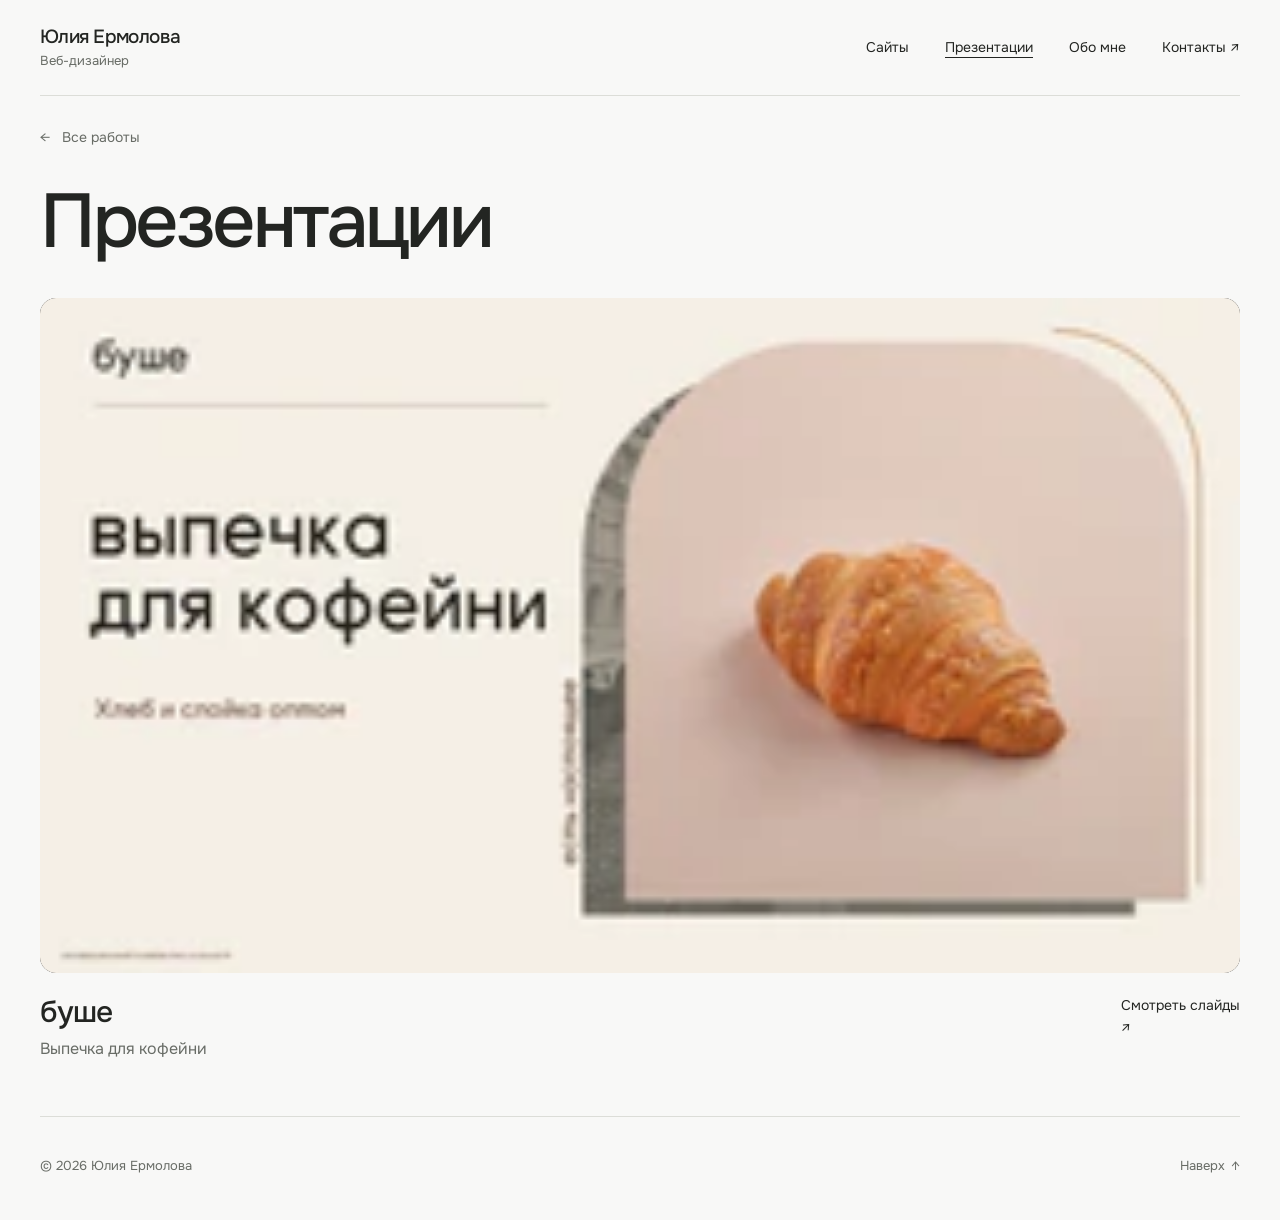
==== presentations/index.html @ e5ebc953 "Split the portfolio into sites and presentations catalogs" ====
<!doctype html><html lang="ru"><head><meta charset="UTF-8"><meta name="viewport" content="width=device-width, initial-scale=1"><title>Презентации · Юлия Ермолова</title><meta name="description" content="Дизайн презентаций в портфолио Юлии Ермоловой."><link rel="preload" href="/assets/onest-1.woff2" as="font" type="font/woff2" crossorigin><link rel="preload" href="/assets/onest-6.woff2" as="font" type="font/woff2" crossorigin><link rel="stylesheet" href="/fonts.css"><link rel="stylesheet" href="/styles.css"><script src="/app.js" defer></script></head><body><a class="skip-link" href="#main">К содержанию</a><header class="header shell"><a class="brand" href="/">Юлия Ермолова<span class="brand-role">Веб-дизайнер</span></a><button class="menu-toggle" aria-label="Открыть меню" aria-expanded="false" aria-controls="navigation"><span></span><span></span></button><nav id="navigation" aria-label="Основная навигация"><a href="/sites/">Сайты</a><a href="/presentations/" aria-current="page">Презентации</a><a href="/#about">Обо мне</a><a href="/#contact">Контакты <span aria-hidden="true">↗</span></a></nav></header><main id="main">
<section class="shell portfolio-catalog" aria-labelledby="catalog-title">
  <a class="back-link" href="/#projects"><span aria-hidden="true">←</span> Все работы</a>
  <header class="case-heading"><h1 id="catalog-title">Презентации</h1></header>
  <article class="project-card" id="presentation-bushe">
    <a class="project-link" href="/presentations/bushe/" aria-label="буше — смотреть презентацию">
      <div class="project-preview project-preview-full"><img src="/assets/bushe-slide-1-preview-1600.webp" srcset="/assets/bushe-slide-1-preview-240.webp 240w, /assets/bushe-slide-1-preview-480.webp 480w, /assets/bushe-slide-1-preview-800.webp 800w, /assets/bushe-slide-1-preview-1200.webp 1200w, /assets/bushe-slide-1-preview-1600.webp 1600w" sizes="(max-width: 767px) calc(100vw - 40px), (max-width: 1328px) calc(100vw - 80px), 1248px" width="1600" height="900" alt="Обложка «Выпечка для кофейни»: круассан на фоне городской архитектуры." decoding="async" fetchpriority="high"></div>
      <div class="project-caption"><div><h2>буше</h2><p>Выпечка для кофейни</p></div><div class="project-meta"><span>Смотреть слайды <span aria-hidden="true">↗</span></span></div></div>
    </a>
  </article>
</section></main><footer class="footer shell"><span>© 2026 Юлия Ермолова</span><a href="#main">Наверх <span aria-hidden="true">↑</span></a></footer></body></html>
---- fonts.css ----
/* cyrillic-ext */
@font-face {
  font-family: 'Onest';
  font-style: normal;
  font-weight: 400;
  font-display: swap;
  src: url(/assets/onest-0.woff2) format('woff2');
  unicode-range: U+0460-052F, U+1C80-1C8A, U+20B4, U+2DE0-2DFF, U+A640-A69F, U+FE2E-FE2F;
}
/* cyrillic */
@font-face {
  font-family: 'Onest';
  font-style: normal;
  font-weight: 400;
  font-display: swap;
  src: url(/assets/onest-1.woff2) format('woff2');
  unicode-range: U+0301, U+0400-045F, U+0490-0491, U+04B0-04B1, U+2116;
}
/* math */
@font-face {
  font-family: 'Onest';
  font-style: normal;
  font-weight: 400;
  font-display: swap;
  src: url(/assets/onest-2.woff2) format('woff2');
  unicode-range: U+0302-0303, U+0305, U+0307-0308, U+0310, U+0312, U+0315, U+031A, U+0326-0327, U+032C, U+032F-0330, U+0332-0333, U+0338, U+033A, U+0346, U+034D, U+0391-03A1, U+03A3-03A9, U+03B1-03C9, U+03D1, U+03D5-03D6, U+03F0-03F1, U+03F4-03F5, U+2016-2017, U+2034-2038, U+203C, U+2040, U+2043, U+2047, U+2050, U+2057, U+205F, U+2070-2071, U+2074-208E, U+2090-209C, U+20D0-20DC, U+20E1, U+20E5-20EF, U+2100-2112, U+2114-2115, U+2117-2121, U+2123-214F, U+2190, U+2192, U+2194-21AE, U+21B0-21E5, U+21F1-21F2, U+21F4-2211, U+2213-2214, U+2216-22FF, U+2308-230B, U+2310, U+2319, U+231C-2321, U+2336-237A, U+237C, U+2395, U+239B-23B7, U+23D0, U+23DC-23E1, U+2474-2475, U+25AF, U+25B3, U+25B7, U+25BD, U+25C1, U+25CA, U+25CC, U+25FB, U+266D-266F, U+27C0-27FF, U+2900-2AFF, U+2B0E-2B11, U+2B30-2B4C, U+2BFE, U+3030, U+FF5B, U+FF5D, U+1D400-1D7FF, U+1EE00-1EEFF;
}
/* symbols */
@font-face {
  font-family: 'Onest';
  font-style: normal;
  font-weight: 400;
  font-display: swap;
  src: url(/assets/onest-3.woff2) format('woff2');
  unicode-range: U+0001-000C, U+000E-001F, U+007F-009F, U+20DD-20E0, U+20E2-20E4, U+2150-218F, U+2190, U+2192, U+2194-2199, U+21AF, U+21E6-21F0, U+21F3, U+2218-2219, U+2299, U+22C4-22C6, U+2300-243F, U+2440-244A, U+2460-24FF, U+25A0-27BF, U+2800-28FF, U+2921-2922, U+2981, U+29BF, U+29EB, U+2B00-2BFF, U+4DC0-4DFF, U+FFF9-FFFB, U+10140-1018E, U+10190-1019C, U+101A0, U+101D0-101FD, U+102E0-102FB, U+10E60-10E7E, U+1D2C0-1D2D3, U+1D2E0-1D37F, U+1F000-1F0FF, U+1F100-1F1AD, U+1F1E6-1F1FF, U+1F30D-1F30F, U+1F315, U+1F31C, U+1F31E, U+1F320-1F32C, U+1F336, U+1F378, U+1F37D, U+1F382, U+1F393-1F39F, U+1F3A7-1F3A8, U+1F3AC-1F3AF, U+1F3C2, U+1F3C4-1F3C6, U+1F3CA-1F3CE, U+1F3D4-1F3E0, U+1F3ED, U+1F3F1-1F3F3, U+1F3F5-1F3F7, U+1F408, U+1F415, U+1F41F, U+1F426, U+1F43F, U+1F441-1F442, U+1F444, U+1F446-1F449, U+1F44C-1F44E, U+1F453, U+1F46A, U+1F47D, U+1F4A3, U+1F4B0, U+1F4B3, U+1F4B9, U+1F4BB, U+1F4BF, U+1F4C8-1F4CB, U+1F4D6, U+1F4DA, U+1F4DF, U+1F4E3-1F4E6, U+1F4EA-1F4ED, U+1F4F7, U+1F4F9-1F4FB, U+1F4FD-1F4FE, U+1F503, U+1F507-1F50B, U+1F50D, U+1F512-1F513, U+1F53E-1F54A, U+1F54F-1F5FA, U+1F610, U+1F650-1F67F, U+1F687, U+1F68D, U+1F691, U+1F694, U+1F698, U+1F6AD, U+1F6B2, U+1F6B9-1F6BA, U+1F6BC, U+1F6C6-1F6CF, U+1F6D3-1F6D7, U+1F6E0-1F6EA, U+1F6F0-1F6F3, U+1F6F7-1F6FC, U+1F700-1F7FF, U+1F800-1F80B, U+1F810-1F847, U+1F850-1F859, U+1F860-1F887, U+1F890-1F8AD, U+1F8B0-1F8BB, U+1F8C0-1F8C1, U+1F900-1F90B, U+1F93B, U+1F946, U+1F984, U+1F996, U+1F9E9, U+1FA00-1FA6F, U+1FA70-1FA7C, U+1FA80-1FA89, U+1FA8F-1FAC6, U+1FACE-1FADC, U+1FADF-1FAE9, U+1FAF0-1FAF8, U+1FB00-1FBFF;
}
/* vietnamese */
@font-face {
  font-family: 'Onest';
  font-style: normal;
  font-weight: 400;
  font-display: swap;
  src: url(/assets/onest-4.woff2) format('woff2');
  unicode-range: U+0102-0103, U+0110-0111, U+0128-0129, U+0168-0169, U+01A0-01A1, U+01AF-01B0, U+0300-0301, U+0303-0304, U+0308-0309, U+0323, U+0329, U+1EA0-1EF9, U+20AB;
}
/* latin-ext */
@font-face {
  font-family: 'Onest';
  font-style: normal;
  font-weight: 400;
  font-display: swap;
  src: url(/assets/onest-5.woff2) format('woff2');
  unicode-range: U+0100-02BA, U+02BD-02C5, U+02C7-02CC, U+02CE-02D7, U+02DD-02FF, U+0304, U+0308, U+0329, U+1D00-1DBF, U+1E00-1E9F, U+1EF2-1EFF, U+2020, U+20A0-20AB, U+20AD-20C0, U+2113, U+2C60-2C7F, U+A720-A7FF;
}
/* latin */
@font-face {
  font-family: 'Onest';
  font-style: normal;
  font-weight: 400;
  font-display: swap;
  src: url(/assets/onest-6.woff2) format('woff2');
  unicode-range: U+0000-00FF, U+0131, U+0152-0153, U+02BB-02BC, U+02C6, U+02DA, U+02DC, U+0304, U+0308, U+0329, U+2000-206F, U+20AC, U+2122, U+2191, U+2193, U+2212, U+2215, U+FEFF, U+FFFD;
}
/* cyrillic-ext */
@font-face {
  font-family: 'Onest';
  font-style: normal;
  font-weight: 500;
  font-display: swap;
  src: url(/assets/onest-0.woff2) format('woff2');
  unicode-range: U+0460-052F, U+1C80-1C8A, U+20B4, U+2DE0-2DFF, U+A640-A69F, U+FE2E-FE2F;
}
/* cyrillic */
@font-face {
  font-family: 'Onest';
  font-style: normal;
  font-weight: 500;
  font-display: swap;
  src: url(/assets/onest-1.woff2) format('woff2');
  unicode-range: U+0301, U+0400-045F, U+0490-0491, U+04B0-04B1, U+2116;
}
/* math */
@font-face {
  font-family: 'Onest';
  font-style: normal;
  font-weight: 500;
  font-display: swap;
  src: url(/assets/onest-2.woff2) format('woff2');
  unicode-range: U+0302-0303, U+0305, U+0307-0308, U+0310, U+0312, U+0315, U+031A, U+0326-0327, U+032C, U+032F-0330, U+0332-0333, U+0338, U+033A, U+0346, U+034D, U+0391-03A1, U+03A3-03A9, U+03B1-03C9, U+03D1, U+03D5-03D6, U+03F0-03F1, U+03F4-03F5, U+2016-2017, U+2034-2038, U+203C, U+2040, U+2043, U+2047, U+2050, U+2057, U+205F, U+2070-2071, U+2074-208E, U+2090-209C, U+20D0-20DC, U+20E1, U+20E5-20EF, U+2100-2112, U+2114-2115, U+2117-2121, U+2123-214F, U+2190, U+2192, U+2194-21AE, U+21B0-21E5, U+21F1-21F2, U+21F4-2211, U+2213-2214, U+2216-22FF, U+2308-230B, U+2310, U+2319, U+231C-2321, U+2336-237A, U+237C, U+2395, U+239B-23B7, U+23D0, U+23DC-23E1, U+2474-2475, U+25AF, U+25B3, U+25B7, U+25BD, U+25C1, U+25CA, U+25CC, U+25FB, U+266D-266F, U+27C0-27FF, U+2900-2AFF, U+2B0E-2B11, U+2B30-2B4C, U+2BFE, U+3030, U+FF5B, U+FF5D, U+1D400-1D7FF, U+1EE00-1EEFF;
}
/* symbols */
@font-face {
  font-family: 'Onest';
  font-style: normal;
  font-weight: 500;
  font-display: swap;
  src: url(/assets/onest-3.woff2) format('woff2');
  unicode-range: U+0001-000C, U+000E-001F, U+007F-009F, U+20DD-20E0, U+20E2-20E4, U+2150-218F, U+2190, U+2192, U+2194-2199, U+21AF, U+21E6-21F0, U+21F3, U+2218-2219, U+2299, U+22C4-22C6, U+2300-243F, U+2440-244A, U+2460-24FF, U+25A0-27BF, U+2800-28FF, U+2921-2922, U+2981, U+29BF, U+29EB, U+2B00-2BFF, U+4DC0-4DFF, U+FFF9-FFFB, U+10140-1018E, U+10190-1019C, U+101A0, U+101D0-101FD, U+102E0-102FB, U+10E60-10E7E, U+1D2C0-1D2D3, U+1D2E0-1D37F, U+1F000-1F0FF, U+1F100-1F1AD, U+1F1E6-1F1FF, U+1F30D-1F30F, U+1F315, U+1F31C, U+1F31E, U+1F320-1F32C, U+1F336, U+1F378, U+1F37D, U+1F382, U+1F393-1F39F, U+1F3A7-1F3A8, U+1F3AC-1F3AF, U+1F3C2, U+1F3C4-1F3C6, U+1F3CA-1F3CE, U+1F3D4-1F3E0, U+1F3ED, U+1F3F1-1F3F3, U+1F3F5-1F3F7, U+1F408, U+1F415, U+1F41F, U+1F426, U+1F43F, U+1F441-1F442, U+1F444, U+1F446-1F449, U+1F44C-1F44E, U+1F453, U+1F46A, U+1F47D, U+1F4A3, U+1F4B0, U+1F4B3, U+1F4B9, U+1F4BB, U+1F4BF, U+1F4C8-1F4CB, U+1F4D6, U+1F4DA, U+1F4DF, U+1F4E3-1F4E6, U+1F4EA-1F4ED, U+1F4F7, U+1F4F9-1F4FB, U+1F4FD-1F4FE, U+1F503, U+1F507-1F50B, U+1F50D, U+1F512-1F513, U+1F53E-1F54A, U+1F54F-1F5FA, U+1F610, U+1F650-1F67F, U+1F687, U+1F68D, U+1F691, U+1F694, U+1F698, U+1F6AD, U+1F6B2, U+1F6B9-1F6BA, U+1F6BC, U+1F6C6-1F6CF, U+1F6D3-1F6D7, U+1F6E0-1F6EA, U+1F6F0-1F6F3, U+1F6F7-1F6FC, U+1F700-1F7FF, U+1F800-1F80B, U+1F810-1F847, U+1F850-1F859, U+1F860-1F887, U+1F890-1F8AD, U+1F8B0-1F8BB, U+1F8C0-1F8C1, U+1F900-1F90B, U+1F93B, U+1F946, U+1F984, U+1F996, U+1F9E9, U+1FA00-1FA6F, U+1FA70-1FA7C, U+1FA80-1FA89, U+1FA8F-1FAC6, U+1FACE-1FADC, U+1FADF-1FAE9, U+1FAF0-1FAF8, U+1FB00-1FBFF;
}
/* vietnamese */
@font-face {
  font-family: 'Onest';
  font-style: normal;
  font-weight: 500;
  font-display: swap;
  src: url(/assets/onest-4.woff2) format('woff2');
  unicode-range: U+0102-0103, U+0110-0111, U+0128-0129, U+0168-0169, U+01A0-01A1, U+01AF-01B0, U+0300-0301, U+0303-0304, U+0308-0309, U+0323, U+0329, U+1EA0-1EF9, U+20AB;
}
/* latin-ext */
@font-face {
  font-family: 'Onest';
  font-style: normal;
  font-weight: 500;
  font-display: swap;
  src: url(/assets/onest-5.woff2) format('woff2');
  unicode-range: U+0100-02BA, U+02BD-02C5, U+02C7-02CC, U+02CE-02D7, U+02DD-02FF, U+0304, U+0308, U+0329, U+1D00-1DBF, U+1E00-1E9F, U+1EF2-1EFF, U+2020, U+20A0-20AB, U+20AD-20C0, U+2113, U+2C60-2C7F, U+A720-A7FF;
}
/* latin */
@font-face {
  font-family: 'Onest';
  font-style: normal;
  font-weight: 500;
  font-display: swap;
  src: url(/assets/onest-6.woff2) format('woff2');
  unicode-range: U+0000-00FF, U+0131, U+0152-0153, U+02BB-02BC, U+02C6, U+02DA, U+02DC, U+0304, U+0308, U+0329, U+2000-206F, U+20AC, U+2122, U+2191, U+2193, U+2212, U+2215, U+FEFF, U+FFFD;
}
/* cyrillic-ext */
@font-face {
  font-family: 'Onest';
  font-style: normal;
  font-weight: 600;
  font-display: swap;
  src: url(/assets/onest-0.woff2) format('woff2');
  unicode-range: U+0460-052F, U+1C80-1C8A, U+20B4, U+2DE0-2DFF, U+A640-A69F, U+FE2E-FE2F;
}
/* cyrillic */
@font-face {
  font-family: 'Onest';
  font-style: normal;
  font-weight: 600;
  font-display: swap;
  src: url(/assets/onest-1.woff2) format('woff2');
  unicode-range: U+0301, U+0400-045F, U+0490-0491, U+04B0-04B1, U+2116;
}
/* math */
@font-face {
  font-family: 'Onest';
  font-style: normal;
  font-weight: 600;
  font-display: swap;
  src: url(/assets/onest-2.woff2) format('woff2');
  unicode-range: U+0302-0303, U+0305, U+0307-0308, U+0310, U+0312, U+0315, U+031A, U+0326-0327, U+032C, U+032F-0330, U+0332-0333, U+0338, U+033A, U+0346, U+034D, U+0391-03A1, U+03A3-03A9, U+03B1-03C9, U+03D1, U+03D5-03D6, U+03F0-03F1, U+03F4-03F5, U+2016-2017, U+2034-2038, U+203C, U+2040, U+2043, U+2047, U+2050, U+2057, U+205F, U+2070-2071, U+2074-208E, U+2090-209C, U+20D0-20DC, U+20E1, U+20E5-20EF, U+2100-2112, U+2114-2115, U+2117-2121, U+2123-214F, U+2190, U+2192, U+2194-21AE, U+21B0-21E5, U+21F1-21F2, U+21F4-2211, U+2213-2214, U+2216-22FF, U+2308-230B, U+2310, U+2319, U+231C-2321, U+2336-237A, U+237C, U+2395, U+239B-23B7, U+23D0, U+23DC-23E1, U+2474-2475, U+25AF, U+25B3, U+25B7, U+25BD, U+25C1, U+25CA, U+25CC, U+25FB, U+266D-266F, U+27C0-27FF, U+2900-2AFF, U+2B0E-2B11, U+2B30-2B4C, U+2BFE, U+3030, U+FF5B, U+FF5D, U+1D400-1D7FF, U+1EE00-1EEFF;
}
/* symbols */
@font-face {
  font-family: 'Onest';
  font-style: normal;
  font-weight: 600;
  font-display: swap;
  src: url(/assets/onest-3.woff2) format('woff2');
  unicode-range: U+0001-000C, U+000E-001F, U+007F-009F, U+20DD-20E0, U+20E2-20E4, U+2150-218F, U+2190, U+2192, U+2194-2199, U+21AF, U+21E6-21F0, U+21F3, U+2218-2219, U+2299, U+22C4-22C6, U+2300-243F, U+2440-244A, U+2460-24FF, U+25A0-27BF, U+2800-28FF, U+2921-2922, U+2981, U+29BF, U+29EB, U+2B00-2BFF, U+4DC0-4DFF, U+FFF9-FFFB, U+10140-1018E, U+10190-1019C, U+101A0, U+101D0-101FD, U+102E0-102FB, U+10E60-10E7E, U+1D2C0-1D2D3, U+1D2E0-1D37F, U+1F000-1F0FF, U+1F100-1F1AD, U+1F1E6-1F1FF, U+1F30D-1F30F, U+1F315, U+1F31C, U+1F31E, U+1F320-1F32C, U+1F336, U+1F378, U+1F37D, U+1F382, U+1F393-1F39F, U+1F3A7-1F3A8, U+1F3AC-1F3AF, U+1F3C2, U+1F3C4-1F3C6, U+1F3CA-1F3CE, U+1F3D4-1F3E0, U+1F3ED, U+1F3F1-1F3F3, U+1F3F5-1F3F7, U+1F408, U+1F415, U+1F41F, U+1F426, U+1F43F, U+1F441-1F442, U+1F444, U+1F446-1F449, U+1F44C-1F44E, U+1F453, U+1F46A, U+1F47D, U+1F4A3, U+1F4B0, U+1F4B3, U+1F4B9, U+1F4BB, U+1F4BF, U+1F4C8-1F4CB, U+1F4D6, U+1F4DA, U+1F4DF, U+1F4E3-1F4E6, U+1F4EA-1F4ED, U+1F4F7, U+1F4F9-1F4FB, U+1F4FD-1F4FE, U+1F503, U+1F507-1F50B, U+1F50D, U+1F512-1F513, U+1F53E-1F54A, U+1F54F-1F5FA, U+1F610, U+1F650-1F67F, U+1F687, U+1F68D, U+1F691, U+1F694, U+1F698, U+1F6AD, U+1F6B2, U+1F6B9-1F6BA, U+1F6BC, U+1F6C6-1F6CF, U+1F6D3-1F6D7, U+1F6E0-1F6EA, U+1F6F0-1F6F3, U+1F6F7-1F6FC, U+1F700-1F7FF, U+1F800-1F80B, U+1F810-1F847, U+1F850-1F859, U+1F860-1F887, U+1F890-1F8AD, U+1F8B0-1F8BB, U+1F8C0-1F8C1, U+1F900-1F90B, U+1F93B, U+1F946, U+1F984, U+1F996, U+1F9E9, U+1FA00-1FA6F, U+1FA70-1FA7C, U+1FA80-1FA89, U+1FA8F-1FAC6, U+1FACE-1FADC, U+1FADF-1FAE9, U+1FAF0-1FAF8, U+1FB00-1FBFF;
}
/* vietnamese */
@font-face {
  font-family: 'Onest';
  font-style: normal;
  font-weight: 600;
  font-display: swap;
  src: url(/assets/onest-4.woff2) format('woff2');
  unicode-range: U+0102-0103, U+0110-0111, U+0128-0129, U+0168-0169, U+01A0-01A1, U+01AF-01B0, U+0300-0301, U+0303-0304, U+0308-0309, U+0323, U+0329, U+1EA0-1EF9, U+20AB;
}
/* latin-ext */
@font-face {
  font-family: 'Onest';
  font-style: normal;
  font-weight: 600;
  font-display: swap;
  src: url(/assets/onest-5.woff2) format('woff2');
  unicode-range: U+0100-02BA, U+02BD-02C5, U+02C7-02CC, U+02CE-02D7, U+02DD-02FF, U+0304, U+0308, U+0329, U+1D00-1DBF, U+1E00-1E9F, U+1EF2-1EFF, U+2020, U+20A0-20AB, U+20AD-20C0, U+2113, U+2C60-2C7F, U+A720-A7FF;
}
/* latin */
@font-face {
  font-family: 'Onest';
  font-style: normal;
  font-weight: 600;
  font-display: swap;
  src: url(/assets/onest-6.woff2) format('woff2');
  unicode-range: U+0000-00FF, U+0131, U+0152-0153, U+02BB-02BC, U+02C6, U+02DA, U+02DC, U+0304, U+0308, U+0329, U+2000-206F, U+20AC, U+2122, U+2191, U+2193, U+2212, U+2215, U+FEFF, U+FFFD;
}
---- styles.css ----
:root{--paper:#f8f8f7;--ink:#232522;--muted:#737671;--line:#dcddd8;--panel:#ebede8;--accent:#d9ee83;--radius:12px;--font:'Onest','Inter',Arial,sans-serif}
*{box-sizing:border-box}html{scroll-behavior:smooth;scroll-padding-top:24px}body{margin:0;background:var(--paper);color:var(--ink);font:400 16px/1.6 var(--font);-webkit-font-smoothing:antialiased}a{color:inherit;text-decoration:none}button{font:inherit}button,a{-webkit-tap-highlight-color:transparent}img{display:block;max-width:100%;height:auto}h1,h2,h3,p,figure{margin:0}h1,h2,h3{font-weight:500}a,button{touch-action:manipulation}::selection{background:var(--accent);color:var(--ink)}:focus-visible{outline:2px solid #526428;outline-offset:5px}.shell{width:calc(100% - 40px);max-width:1248px;margin-inline:auto}.muted{color:var(--muted)}.eyebrow,.section-label{font-size:14px;font-weight:500}.eyebrow{margin-bottom:18px}.header{position:relative;display:flex;align-items:center;justify-content:space-between;height:81px;border-bottom:1px solid var(--line);z-index:5}.brand{font-size:17px;font-weight:500;letter-spacing:-.03em;line-height:1.3}.brand-role{display:block;font-size:12px;font-weight:400;color:var(--muted);letter-spacing:0;margin-top:4px}.header nav{display:none}.menu-toggle{width:44px;height:44px;border:1px solid var(--line);background:transparent;border-radius:50%;display:grid;align-content:center;justify-content:center;gap:5px;cursor:pointer}.menu-toggle span{width:17px;height:1px;background:var(--ink);transition:transform .2s}.menu-toggle[aria-expanded=true] span:first-child{transform:translateY(3px) rotate(45deg)}.menu-toggle[aria-expanded=true] span:last-child{transform:translateY(-3px) rotate(-45deg)}.header nav.is-open{display:flex;position:absolute;top:80px;left:-20px;right:-20px;padding:18px 20px 24px;background:var(--paper);border-bottom:1px solid var(--line);flex-direction:column;gap:4px;box-shadow:0 20px 24px #2325220a}.header nav a{padding:12px 0}.hero{padding-block:34px 37px}.hero .eyebrow{font-size:13px;color:var(--muted);margin-bottom:15px}.hero h1{font-size:clamp(30px,8.05vw,36px);letter-spacing:-.045em;line-height:1.16}.hero h1 span{color:var(--muted)}.hero-aside{margin-top:20px}.hero-aside p{max-width:340px;color:var(--muted);line-height:1.55}.text-link{display:inline-flex;align-items:center;justify-content:space-between;gap:30px;border-bottom:1px solid var(--ink);padding-block:10px 8px;font-weight:500;font-size:14px;margin-top:13px}.text-link span{font-size:20px}.section-heading{display:flex;align-items:center;justify-content:space-between;padding-block:19px 21px;border-top:1px solid var(--line)}.section-heading h2{font-size:18px;letter-spacing:-.025em}.section-heading sup{font-size:11px;color:var(--muted);margin-left:5px;vertical-align:super}.section-note{display:none}.project-card{margin-bottom:34px}.project-preview{position:relative;overflow:hidden;border-radius:var(--radius);background:#eae2d7;aspect-ratio:1.35}.project-preview img{position:absolute;width:112%;max-width:none;left:-6%;top:4%;transition:transform .35s}.project-preview.nera{background:#e5e5df}.project-preview.nera img{width:112%;left:-6%;top:4%}.project-kind{position:absolute;left:12px;top:12px;background:rgba(255,255,255,.94);border:1px solid #23252214;border-radius:30px;padding:5px 10px;font-size:11px;font-weight:500}.preview-open{position:absolute;bottom:16px;right:16px;width:42px;height:42px;background:var(--ink);color:white;display:grid;place-items:center;border-radius:50%;font-size:22px}.project-caption{display:flex;justify-content:space-between;gap:14px;padding-top:15px}.project-caption h3{font-size:23px;line-height:1.2;letter-spacing:-.035em;margin-bottom:7px}.project-caption p{font-size:14px;line-height:1.45;color:var(--muted);max-width:260px}.project-meta{font-size:12px;color:var(--muted);display:flex;align-items:flex-end;flex-direction:column;gap:11px;white-space:nowrap}.project-meta span:last-child{display:none}.project-link{display:block;border-radius:var(--radius)}.about{border-top:1px solid var(--line);padding-block:32px 38px;margin-top:44px}.section-label{margin-bottom:24px}.about h2{font-size:30px;line-height:1.2;letter-spacing:-.04em}.about-main>p{margin-top:22px;max-width:590px;color:var(--muted)}.services{margin-top:27px;padding-top:23px;border-top:1px solid var(--line)}.services h3{font-size:14px;margin-bottom:12px}.services ul{list-style:none;padding:0;margin:0}.services li{font-size:16px;padding-block:6px}.contact{padding-block:33px 40px;border-top:1px solid var(--line)}.contact .eyebrow{color:var(--muted);margin-bottom:19px}.contact h2{font-size:29px;line-height:1.22;letter-spacing:-.045em}.button{display:inline-flex;align-items:center;justify-content:space-between;gap:36px;padding:14px 24px;background:var(--ink);color:white;border:0;border-radius:40px;font-size:15px;min-height:50px}.button span{font-size:24px;line-height:1}.contact-button{margin-top:25px;background:var(--accent);color:var(--ink)}.contact-button:disabled{cursor:not-allowed}.contact-pending>span{display:block;color:var(--muted);font-size:12px;margin-top:8px}.footer{display:flex;justify-content:space-between;gap:16px;border-top:1px solid var(--line);padding-block:23px 28px;color:var(--muted);font-size:12px}.footer a{white-space:nowrap}.skip-link{position:fixed;top:-80px;left:20px;background:var(--ink);color:white;padding:12px;z-index:20}.skip-link:focus{top:12px}
@media(min-width:768px){.shell{width:calc(100% - 80px)}.header{height:96px}.brand{font-size:19px}.brand-role{font-size:13px}.menu-toggle{display:none}.header nav,.header nav.is-open{display:flex;position:static;flex-direction:row;gap:36px;padding:0;border:0;box-shadow:none;font-size:14px;background:transparent}.header nav a{padding:10px 0}.hero{padding-block:49px 49px}.hero h1{font-size:44px}.hero-main{display:flex;justify-content:space-between;align-items:flex-end;gap:36px}.hero-aside{margin-top:0;width:250px;flex-shrink:0}.hero-aside p{font-size:15px}.hero .eyebrow{margin-bottom:21px}.section-heading{padding-block:22px}.section-heading h2{font-size:21px}.section-note{display:block;font-size:13px;color:var(--muted)}.project-preview{aspect-ratio:1.94;border-radius:16px}.project-preview img{width:86%;left:7%;top:6%;box-shadow:0 10px 45px #452f2015;border:1px solid #fff7;border-radius:5px}.project-preview.nera img{width:86%;left:7%;top:6%;border-radius:0}.project-kind{top:22px;left:22px;padding:6px 13px;font-size:12px}.preview-open{width:54px;height:54px;right:24px;bottom:24px;font-size:28px}.project-caption{padding-top:21px}.project-caption h3{font-size:28px}.project-caption p{font-size:16px;max-width:none}.project-meta{font-size:14px}.project-meta span:last-child{display:block;color:var(--ink)}.project-card{margin-bottom:46px}.about{display:grid;grid-template-columns:1fr 2fr;padding-block:48px 60px;margin-top:62px}.about h2{font-size:40px}.about-main>p{font-size:18px;max-width:560px}.services{display:grid;grid-template-columns:1fr 2fr;gap:20px;margin-top:35px;padding-top:26px}.services h3{margin-top:6px}.services li{font-size:17px}.contact{display:flex;justify-content:space-between;align-items:center;gap:28px;padding-block:55px 60px}.contact h2{font-size:40px}.contact-button{margin-top:0;min-width:180px}.footer{font-size:13px;padding-block:27px 32px}}
@media(min-width:1100px){.hero{padding-block:58px 62px}.hero h1{font-size:58px}.hero-aside{width:305px}.hero-aside p{font-size:16px}.hero .eyebrow{font-size:14px}.project-preview{aspect-ratio:2.05}.project-caption h3{font-size:30px}.project-card{margin-bottom:56px}.about{padding-block:61px 68px}.contact h2{font-size:46px}}
.back-link{display:inline-flex;align-items:center;gap:12px;font-size:14px;color:var(--muted);padding-block:23px 20px}.case-heading .eyebrow{font-size:12px;color:var(--muted);margin-bottom:10px}.case-heading h1{font-size:45px;line-height:1.15;letter-spacing:-.045em}.case-title-row>div>p{font-size:17px;line-height:1.5;margin-top:10px;color:var(--muted)}.case-title-row .text-link{margin-top:12px}.case-roles{padding-block:20px 23px;font-size:12px}.case-roles>span{color:var(--muted)}.case-roles p{margin-top:3px}.case-cover{overflow:hidden;border-radius:10px;background:#eae2d7;padding:14px 10px 0}.case-cover img{border-radius:3px 3px 0 0}.case-summary{padding-block:31px 7px;display:grid;gap:24px}.case-summary h2{font-size:16px;margin-bottom:9px}.case-summary p{color:var(--muted);font-size:16px;line-height:1.6}.case-block{margin-top:32px}.case-section-head{border-top:1px solid var(--line);padding-top:22px;margin-bottom:22px}.case-section-head .section-label{display:block;font-size:12px;color:var(--muted);margin-bottom:18px}.case-section-head h2{font-size:28px;line-height:1.2;letter-spacing:-.035em}.case-section-head p{color:var(--muted);margin-top:12px;max-width:520px}.case-figure{margin:0}.case-figure>a{display:block;border-radius:9px;overflow:hidden;background:#f5ede3}.case-figure img{width:100%;height:auto}.case-figure figcaption{display:flex;justify-content:space-between;gap:12px;font-size:11px;color:var(--muted);padding-top:10px}.case-figure figcaption a{color:var(--ink);white-space:nowrap}.case-details{display:grid;gap:26px}.small-note{display:block;margin-top:16px;color:var(--muted);font-size:12px}.mobile-screens{background:var(--panel);border-radius:12px;padding:22px;display:grid;gap:28px}.mobile-screens .case-figure{max-width:390px;margin-inline:auto;width:100%}.mobile-screens .case-figure>a{border:1px solid #d4cfc7;border-radius:7px}.case-outro{margin-top:38px;padding-block:30px;border-top:1px solid var(--line);border-bottom:1px solid var(--line)}.case-outro .eyebrow{font-size:12px;color:var(--muted);margin-bottom:10px}.case-outro h2{font-size:29px;line-height:1.2;letter-spacing:-.035em}.case-outro .button{margin-top:22px}.next-project{padding-block:28px;display:grid;grid-template-columns:1fr 120px;gap:15px;align-items:center}.next-project .eyebrow{font-size:12px;color:var(--muted);margin-bottom:12px}.next-project h2{font-size:30px;letter-spacing:-.04em}.next-project p:not(.eyebrow){font-size:14px;color:var(--muted)}.next-project img{border-radius:5px}.next-meta{display:flex;flex-direction:column;gap:2px;font-size:11px;color:var(--muted);margin-top:12px}.return-projects{margin:0 0 35px}.catalog-figure>a{max-height:850px;overflow:hidden}
@media(min-width:768px){.back-link{padding-block:30px}.case-heading .eyebrow{font-size:14px}.case-heading h1{font-size:64px}.case-title-row{display:flex;align-items:flex-end;justify-content:space-between;gap:32px}.case-title-row>div>p{font-size:21px}.mobile-break{display:none}.case-title-row .text-link{margin:0 0 3px}.case-roles{display:flex;gap:32px;font-size:14px;padding-block:25px 30px}.case-roles p{margin:0}.case-cover{padding:40px 55px 0;border-radius:16px}.case-summary{grid-template-columns:1fr 1fr;gap:64px;padding-block:43px 12px}.case-summary h2{font-size:18px}.case-summary p{font-size:17px}.case-block{margin-top:45px}.case-section-head{display:grid;grid-template-columns:1fr 2fr;gap:30px;padding-top:28px;margin-bottom:29px}.case-section-head .section-label{font-size:14px}.case-section-head h2{font-size:35px}.case-figure figcaption{font-size:13px;padding-top:14px}.case-details{grid-template-columns:1fr 1fr;align-items:start;gap:24px}.case-details .case-figure>a{height:540px}.case-details img{height:100%;object-fit:cover;object-position:top}.mobile-screens{grid-template-columns:1fr 1fr;gap:55px;padding:42px 65px;align-items:start}.case-outro{display:flex;align-items:center;justify-content:space-between;padding-block:43px;margin-top:54px}.case-outro h2{font-size:40px}.case-outro .eyebrow{font-size:14px}.case-outro .button{margin:0}.next-project{grid-template-columns:1fr 350px;padding-block:36px;gap:40px}.next-project h2{font-size:48px}.next-project .eyebrow{font-size:14px}.next-project p:not(.eyebrow){font-size:17px}.next-meta{flex-direction:row;gap:24px;font-size:13px}.next-project img{max-height:185px;width:100%;object-fit:cover;object-position:top}.return-projects{margin-bottom:42px}}
@media(min-width:1100px){.case-heading h1{font-size:76px}.case-summary{grid-template-columns:1fr 1.25fr;gap:130px}.case-details .case-figure>a{height:640px}.case-mobile{display:grid;grid-template-columns:1fr 1.8fr;gap:42px;padding-top:30px;border-top:1px solid var(--line)}.case-mobile .case-section-head{display:block;border:0;padding:0}.case-mobile .section-label{margin-bottom:35px}.case-mobile .case-section-head p{max-width:320px}.mobile-screens{padding:32px;gap:25px}}
@media(hover:hover){.project-link:hover .project-preview img{transform:translateY(-5px)}a:hover .preview-open{background:#3e4239}.text-link:hover{color:#66783e}.header nav a:hover,.footer a:hover{color:#66783e}.contact-button:hover{background:#cce473}}
/* Один проход адаптивной доработки: целые интерфейсы и явные статусы. */
.project-preview.nera img{width:100%;left:0;top:6%}.project-preview.nera .project-kind{left:auto;right:12px}.project-kind{font-size:12px}.case-heading .eyebrow,.case-roles,.case-section-head .section-label,.case-outro .eyebrow{font-size:14px}.case-figure figcaption{font-size:12px}.catalog-figure>a{max-height:none;aspect-ratio:1.5;overflow:hidden}.catalog-figure img{width:100%;height:100%;object-fit:cover;object-position:50% 66%}.case-details .case-figure>a{height:auto}.case-details img{height:auto;object-fit:contain}.project-meta span:last-child{font-size:12px}#project-nera .project-meta span:last-child{display:block;color:var(--muted)}
@media(min-width:768px){.project-preview.nera img{width:86%;left:7%;top:6%}.project-preview.nera .project-kind{right:22px}.project-meta span:last-child{font-size:14px}.case-figure figcaption{font-size:13px}}
/* Общие факты и визуальная система кейсов. */
:root{--muted:#686c66}
.case-heading{padding-bottom:24px}.case-facts{display:grid;grid-template-columns:1fr auto;gap:18px;margin:0;padding:24px 0;border-bottom:1px solid var(--line)}.case-facts>div:nth-child(2){grid-column:1 / -1;grid-row:2}.case-facts dt{color:var(--muted);font-size:13px;margin-bottom:4px}.case-facts dd{margin:0;font-size:14px}.concept-label{color:var(--ink)!important;text-transform:uppercase;letter-spacing:.08em}.concept-note{font-size:14px;color:var(--muted);margin-top:20px;max-width:690px}.case-nera .case-cover{background:#e5e5df}.visual-system{border-top:1px solid var(--line);padding-top:26px;margin-top:32px}.visual-system>h2{font-size:14px;margin-bottom:19px}.visual-system h3{font-size:25px;line-height:1.25;letter-spacing:-.025em;max-width:530px}.visual-system p{color:var(--muted);margin-top:16px;max-width:570px}.system-details{margin-top:23px;font-size:14px}.system-details>span{display:block;font-weight:500}.system-details ul{display:flex;flex-wrap:wrap;gap:12px 20px;list-style:none;padding:0;margin:15px 0 0}.system-details li{display:flex;align-items:center;gap:8px;color:var(--muted)}.system-details i{width:17px;height:17px;border:1px solid #0002;border-radius:50%;display:inline-block}.case-single{min-width:0}.next-project h2>span{font-size:.7em}.next-project:hover h2{color:#526428}.case-figure figcaption{align-items:center}.case-figure figcaption>a{min-height:44px;display:inline-flex;align-items:center;gap:5px}.text-link,.back-link,.footer>a{min-height:44px}.footer>a{display:inline-flex;align-items:center;gap:6px}.footer{align-items:center}.case-cover>a{display:block}.case-facts,.case-figure,.case-details,.mobile-screens{min-width:0}.contact-button:disabled{background:#e6e9df;color:#686c66}.contact-pending>span{font-size:13px}.case-outro .button{gap:20px}#project-nera .project-meta span:last-child{display:none}
@media(min-width:768px){.case-heading{padding-bottom:32px}.case-facts{grid-template-columns:1fr 2fr auto;gap:30px;padding-block:26px}.case-facts>div:nth-child(2){grid-column:auto;grid-row:auto}.case-facts dt{font-size:14px}.case-facts dd{font-size:16px}.visual-system{display:grid;grid-template-columns:1fr 2fr;gap:30px;padding-top:30px;margin-top:44px}.visual-system h3{font-size:32px}.system-details{display:flex;gap:28px;align-items:center;flex-wrap:wrap}.system-details ul{margin:0}#project-nera .project-meta span:last-child{display:block}.case-outro .button{white-space:nowrap}.case-mobile h2{max-width:370px}}
@media(prefers-reduced-motion:reduce){html{scroll-behavior:auto}*,*::before,*::after{transition:none!important;animation:none!important}}

/* Confirmed contact channels */
.contact-actions{display:flex;flex-wrap:wrap;gap:10px;margin-top:25px}.contact-actions .contact-button{flex:1 1 150px;min-width:0;margin-top:0;gap:20px;padding-inline:20px}.contact-button-primary{background:var(--accent);color:var(--ink)}.contact-button-secondary{background:transparent;color:var(--ink);border:1px solid var(--ink)}.contact-pending{margin-top:25px;color:var(--muted);font-size:14px;max-width:250px}
@media(min-width:768px){.contact-actions{flex-wrap:nowrap;justify-content:flex-end;margin-top:0}.contact-actions .contact-button{flex:0 0 auto;min-width:156px}}
@media(hover:hover){.contact-button-primary:hover{background:#cce473}.contact-button-secondary:hover{background:var(--ink);color:white}}

/* Clear rhythm between portfolio cases */
.project-card+.project-card{border-top:1px solid var(--line);padding-top:30px}
@media(min-width:768px){.project-card+.project-card{padding-top:40px}}

.project-preview-full{aspect-ratio:auto;background:#151515}
.project-preview-full img{position:static;width:100%;height:auto;border:0;border-radius:0;box-shadow:none}
.project-preview-full+.project-caption .project-meta span{display:block}
.project-link:hover .project-preview-full img{transform:none}
.case-cover-full{padding:0;background:transparent}
.case-cover-full img{width:100%;border-radius:0}
.case-cover-full figcaption{padding:12px 0 4px;color:var(--muted);font-size:14px}
.case-cover-full figcaption a{text-decoration:underline;text-underline-offset:3px}

.presentation-note{margin:0 0 24px;color:var(--muted);font-size:14px}
.presentation-slides{display:grid;gap:clamp(24px,4vw,48px)}
.presentation-slide>a{display:block;border-radius:var(--radius);overflow:hidden}
.presentation-slide img{width:100%}
.presentation-slide figcaption{display:flex;justify-content:space-between;flex-wrap:wrap;gap:4px 16px;padding-top:10px;font-size:14px}
.presentation-slide figcaption a{color:var(--muted);text-decoration:underline;text-underline-offset:3px}

.portfolio-sections{display:grid;gap:12px}
.portfolio-section{display:flex;align-items:center;justify-content:space-between;gap:12px;min-height:100px;padding:clamp(16px,4vw,38px);border:1px solid var(--line);border-radius:var(--radius);transition:background-color .2s}
.portfolio-section h3{font-size:clamp(23px,4vw,42px);line-height:1.15;letter-spacing:-.035em}
.portfolio-section>span{font-size:24px}
.portfolio-section:hover{background:var(--accent)}
.portfolio-catalog .project-caption h2{font-size:23px;line-height:1.2;letter-spacing:-.035em;margin-bottom:7px}
.header nav a[aria-current="page"]{text-decoration:underline;text-underline-offset:5px}
@media(min-width:768px){
  .portfolio-sections{grid-template-columns:repeat(2,minmax(0,1fr));gap:20px}
  .portfolio-section{min-height:144px}
  .portfolio-catalog .project-caption h2{font-size:28px}
}
@media(min-width:1100px){.portfolio-catalog .project-caption h2{font-size:30px}}
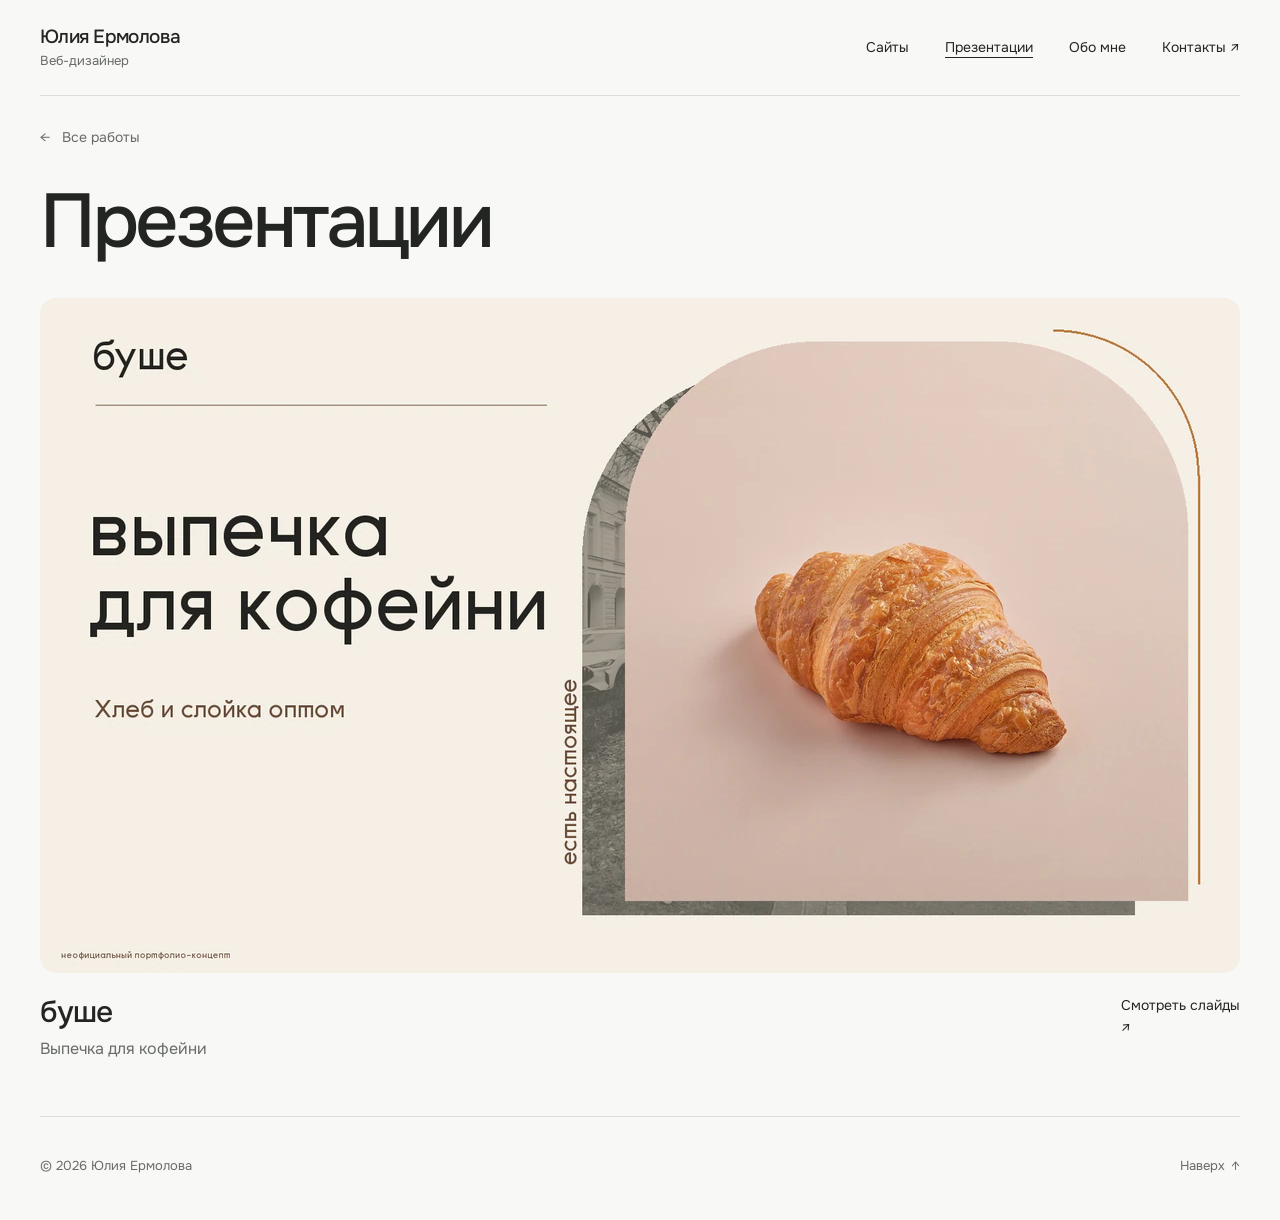
==== commit 28b234e6: "Version the published stylesheet to refresh browser caches" ====
--- a/presentations/index.html
+++ b/presentations/index.html
@@ -1,4 +1,4 @@
-<!doctype html><html lang="ru"><head><meta charset="UTF-8"><meta name="viewport" content="width=device-width, initial-scale=1"><title>Презентации · Юлия Ермолова</title><meta name="description" content="Дизайн презентаций в портфолио Юлии Ермоловой."><link rel="preload" href="/assets/onest-1.woff2" as="font" type="font/woff2" crossorigin><link rel="preload" href="/assets/onest-6.woff2" as="font" type="font/woff2" crossorigin><link rel="stylesheet" href="/fonts.css"><link rel="stylesheet" href="/styles.css"><script src="/app.js" defer></script></head><body><a class="skip-link" href="#main">К содержанию</a><header class="header shell"><a class="brand" href="/">Юлия Ермолова<span class="brand-role">Веб-дизайнер</span></a><button class="menu-toggle" aria-label="Открыть меню" aria-expanded="false" aria-controls="navigation"><span></span><span></span></button><nav id="navigation" aria-label="Основная навигация"><a href="/sites/">Сайты</a><a href="/presentations/" aria-current="page">Презентации</a><a href="/#about">Обо мне</a><a href="/#contact">Контакты <span aria-hidden="true">↗</span></a></nav></header><main id="main">
+<!doctype html><html lang="ru"><head><meta charset="UTF-8"><meta name="viewport" content="width=device-width, initial-scale=1"><title>Презентации · Юлия Ермолова</title><meta name="description" content="Дизайн презентаций в портфолио Юлии Ермоловой."><link rel="preload" href="/assets/onest-1.woff2" as="font" type="font/woff2" crossorigin><link rel="preload" href="/assets/onest-6.woff2" as="font" type="font/woff2" crossorigin><link rel="stylesheet" href="/fonts.css"><link rel="stylesheet" href="/styles-06619f588ee4.css"><script src="/app.js" defer></script></head><body><a class="skip-link" href="#main">К содержанию</a><header class="header shell"><a class="brand" href="/">Юлия Ермолова<span class="brand-role">Веб-дизайнер</span></a><button class="menu-toggle" aria-label="Открыть меню" aria-expanded="false" aria-controls="navigation"><span></span><span></span></button><nav id="navigation" aria-label="Основная навигация"><a href="/sites/">Сайты</a><a href="/presentations/" aria-current="page">Презентации</a><a href="/#about">Обо мне</a><a href="/#contact">Контакты <span aria-hidden="true">↗</span></a></nav></header><main id="main">
 <section class="shell portfolio-catalog" aria-labelledby="catalog-title">
   <a class="back-link" href="/#projects"><span aria-hidden="true">←</span> Все работы</a>
   <header class="case-heading"><h1 id="catalog-title">Презентации</h1></header>
--- a/styles-06619f588ee4.css
+++ b/styles-06619f588ee4.css
@@ -0,0 +1,55 @@
+:root{--paper:#f8f8f7;--ink:#232522;--muted:#737671;--line:#dcddd8;--panel:#ebede8;--accent:#d9ee83;--radius:12px;--font:'Onest','Inter',Arial,sans-serif}
+*{box-sizing:border-box}html{scroll-behavior:smooth;scroll-padding-top:24px}body{margin:0;background:var(--paper);color:var(--ink);font:400 16px/1.6 var(--font);-webkit-font-smoothing:antialiased}a{color:inherit;text-decoration:none}button{font:inherit}button,a{-webkit-tap-highlight-color:transparent}img{display:block;max-width:100%;height:auto}h1,h2,h3,p,figure{margin:0}h1,h2,h3{font-weight:500}a,button{touch-action:manipulation}::selection{background:var(--accent);color:var(--ink)}:focus-visible{outline:2px solid #526428;outline-offset:5px}.shell{width:calc(100% - 40px);max-width:1248px;margin-inline:auto}.muted{color:var(--muted)}.eyebrow,.section-label{font-size:14px;font-weight:500}.eyebrow{margin-bottom:18px}.header{position:relative;display:flex;align-items:center;justify-content:space-between;height:81px;border-bottom:1px solid var(--line);z-index:5}.brand{font-size:17px;font-weight:500;letter-spacing:-.03em;line-height:1.3}.brand-role{display:block;font-size:12px;font-weight:400;color:var(--muted);letter-spacing:0;margin-top:4px}.header nav{display:none}.menu-toggle{width:44px;height:44px;border:1px solid var(--line);background:transparent;border-radius:50%;display:grid;align-content:center;justify-content:center;gap:5px;cursor:pointer}.menu-toggle span{width:17px;height:1px;background:var(--ink);transition:transform .2s}.menu-toggle[aria-expanded=true] span:first-child{transform:translateY(3px) rotate(45deg)}.menu-toggle[aria-expanded=true] span:last-child{transform:translateY(-3px) rotate(-45deg)}.header nav.is-open{display:flex;position:absolute;top:80px;left:-20px;right:-20px;padding:18px 20px 24px;background:var(--paper);border-bottom:1px solid var(--line);flex-direction:column;gap:4px;box-shadow:0 20px 24px #2325220a}.header nav a{padding:12px 0}.hero{padding-block:34px 37px}.hero .eyebrow{font-size:13px;color:var(--muted);margin-bottom:15px}.hero h1{font-size:clamp(30px,8.05vw,36px);letter-spacing:-.045em;line-height:1.16}.hero h1 span{color:var(--muted)}.hero-aside{margin-top:20px}.hero-aside p{max-width:340px;color:var(--muted);line-height:1.55}.text-link{display:inline-flex;align-items:center;justify-content:space-between;gap:30px;border-bottom:1px solid var(--ink);padding-block:10px 8px;font-weight:500;font-size:14px;margin-top:13px}.text-link span{font-size:20px}.section-heading{display:flex;align-items:center;justify-content:space-between;padding-block:19px 21px;border-top:1px solid var(--line)}.section-heading h2{font-size:18px;letter-spacing:-.025em}.section-heading sup{font-size:11px;color:var(--muted);margin-left:5px;vertical-align:super}.section-note{display:none}.project-card{margin-bottom:34px}.project-preview{position:relative;overflow:hidden;border-radius:var(--radius);background:#eae2d7;aspect-ratio:1.35}.project-preview img{position:absolute;width:112%;max-width:none;left:-6%;top:4%;transition:transform .35s}.project-preview.nera{background:#e5e5df}.project-preview.nera img{width:112%;left:-6%;top:4%}.project-kind{position:absolute;left:12px;top:12px;background:rgba(255,255,255,.94);border:1px solid #23252214;border-radius:30px;padding:5px 10px;font-size:11px;font-weight:500}.preview-open{position:absolute;bottom:16px;right:16px;width:42px;height:42px;background:var(--ink);color:white;display:grid;place-items:center;border-radius:50%;font-size:22px}.project-caption{display:flex;justify-content:space-between;gap:14px;padding-top:15px}.project-caption h3{font-size:23px;line-height:1.2;letter-spacing:-.035em;margin-bottom:7px}.project-caption p{font-size:14px;line-height:1.45;color:var(--muted);max-width:260px}.project-meta{font-size:12px;color:var(--muted);display:flex;align-items:flex-end;flex-direction:column;gap:11px;white-space:nowrap}.project-meta span:last-child{display:none}.project-link{display:block;border-radius:var(--radius)}.about{border-top:1px solid var(--line);padding-block:32px 38px;margin-top:44px}.section-label{margin-bottom:24px}.about h2{font-size:30px;line-height:1.2;letter-spacing:-.04em}.about-main>p{margin-top:22px;max-width:590px;color:var(--muted)}.services{margin-top:27px;padding-top:23px;border-top:1px solid var(--line)}.services h3{font-size:14px;margin-bottom:12px}.services ul{list-style:none;padding:0;margin:0}.services li{font-size:16px;padding-block:6px}.contact{padding-block:33px 40px;border-top:1px solid var(--line)}.contact .eyebrow{color:var(--muted);margin-bottom:19px}.contact h2{font-size:29px;line-height:1.22;letter-spacing:-.045em}.button{display:inline-flex;align-items:center;justify-content:space-between;gap:36px;padding:14px 24px;background:var(--ink);color:white;border:0;border-radius:40px;font-size:15px;min-height:50px}.button span{font-size:24px;line-height:1}.contact-button{margin-top:25px;background:var(--accent);color:var(--ink)}.contact-button:disabled{cursor:not-allowed}.contact-pending>span{display:block;color:var(--muted);font-size:12px;margin-top:8px}.footer{display:flex;justify-content:space-between;gap:16px;border-top:1px solid var(--line);padding-block:23px 28px;color:var(--muted);font-size:12px}.footer a{white-space:nowrap}.skip-link{position:fixed;top:-80px;left:20px;background:var(--ink);color:white;padding:12px;z-index:20}.skip-link:focus{top:12px}
+@media(min-width:768px){.shell{width:calc(100% - 80px)}.header{height:96px}.brand{font-size:19px}.brand-role{font-size:13px}.menu-toggle{display:none}.header nav,.header nav.is-open{display:flex;position:static;flex-direction:row;gap:36px;padding:0;border:0;box-shadow:none;font-size:14px;background:transparent}.header nav a{padding:10px 0}.hero{padding-block:49px 49px}.hero h1{font-size:44px}.hero-main{display:flex;justify-content:space-between;align-items:flex-end;gap:36px}.hero-aside{margin-top:0;width:250px;flex-shrink:0}.hero-aside p{font-size:15px}.hero .eyebrow{margin-bottom:21px}.section-heading{padding-block:22px}.section-heading h2{font-size:21px}.section-note{display:block;font-size:13px;color:var(--muted)}.project-preview{aspect-ratio:1.94;border-radius:16px}.project-preview img{width:86%;left:7%;top:6%;box-shadow:0 10px 45px #452f2015;border:1px solid #fff7;border-radius:5px}.project-preview.nera img{width:86%;left:7%;top:6%;border-radius:0}.project-kind{top:22px;left:22px;padding:6px 13px;font-size:12px}.preview-open{width:54px;height:54px;right:24px;bottom:24px;font-size:28px}.project-caption{padding-top:21px}.project-caption h3{font-size:28px}.project-caption p{font-size:16px;max-width:none}.project-meta{font-size:14px}.project-meta span:last-child{display:block;color:var(--ink)}.project-card{margin-bottom:46px}.about{display:grid;grid-template-columns:1fr 2fr;padding-block:48px 60px;margin-top:62px}.about h2{font-size:40px}.about-main>p{font-size:18px;max-width:560px}.services{display:grid;grid-template-columns:1fr 2fr;gap:20px;margin-top:35px;padding-top:26px}.services h3{margin-top:6px}.services li{font-size:17px}.contact{display:flex;justify-content:space-between;align-items:center;gap:28px;padding-block:55px 60px}.contact h2{font-size:40px}.contact-button{margin-top:0;min-width:180px}.footer{font-size:13px;padding-block:27px 32px}}
+@media(min-width:1100px){.hero{padding-block:58px 62px}.hero h1{font-size:58px}.hero-aside{width:305px}.hero-aside p{font-size:16px}.hero .eyebrow{font-size:14px}.project-preview{aspect-ratio:2.05}.project-caption h3{font-size:30px}.project-card{margin-bottom:56px}.about{padding-block:61px 68px}.contact h2{font-size:46px}}
+.back-link{display:inline-flex;align-items:center;gap:12px;font-size:14px;color:var(--muted);padding-block:23px 20px}.case-heading .eyebrow{font-size:12px;color:var(--muted);margin-bottom:10px}.case-heading h1{font-size:45px;line-height:1.15;letter-spacing:-.045em}.case-title-row>div>p{font-size:17px;line-height:1.5;margin-top:10px;color:var(--muted)}.case-title-row .text-link{margin-top:12px}.case-roles{padding-block:20px 23px;font-size:12px}.case-roles>span{color:var(--muted)}.case-roles p{margin-top:3px}.case-cover{overflow:hidden;border-radius:10px;background:#eae2d7;padding:14px 10px 0}.case-cover img{border-radius:3px 3px 0 0}.case-summary{padding-block:31px 7px;display:grid;gap:24px}.case-summary h2{font-size:16px;margin-bottom:9px}.case-summary p{color:var(--muted);font-size:16px;line-height:1.6}.case-block{margin-top:32px}.case-section-head{border-top:1px solid var(--line);padding-top:22px;margin-bottom:22px}.case-section-head .section-label{display:block;font-size:12px;color:var(--muted);margin-bottom:18px}.case-section-head h2{font-size:28px;line-height:1.2;letter-spacing:-.035em}.case-section-head p{color:var(--muted);margin-top:12px;max-width:520px}.case-figure{margin:0}.case-figure>a{display:block;border-radius:9px;overflow:hidden;background:#f5ede3}.case-figure img{width:100%;height:auto}.case-figure figcaption{display:flex;justify-content:space-between;gap:12px;font-size:11px;color:var(--muted);padding-top:10px}.case-figure figcaption a{color:var(--ink);white-space:nowrap}.case-details{display:grid;gap:26px}.small-note{display:block;margin-top:16px;color:var(--muted);font-size:12px}.mobile-screens{background:var(--panel);border-radius:12px;padding:22px;display:grid;gap:28px}.mobile-screens .case-figure{max-width:390px;margin-inline:auto;width:100%}.mobile-screens .case-figure>a{border:1px solid #d4cfc7;border-radius:7px}.case-outro{margin-top:38px;padding-block:30px;border-top:1px solid var(--line);border-bottom:1px solid var(--line)}.case-outro .eyebrow{font-size:12px;color:var(--muted);margin-bottom:10px}.case-outro h2{font-size:29px;line-height:1.2;letter-spacing:-.035em}.case-outro .button{margin-top:22px}.next-project{padding-block:28px;display:grid;grid-template-columns:1fr 120px;gap:15px;align-items:center}.next-project .eyebrow{font-size:12px;color:var(--muted);margin-bottom:12px}.next-project h2{font-size:30px;letter-spacing:-.04em}.next-project p:not(.eyebrow){font-size:14px;color:var(--muted)}.next-project img{border-radius:5px}.next-meta{display:flex;flex-direction:column;gap:2px;font-size:11px;color:var(--muted);margin-top:12px}.return-projects{margin:0 0 35px}.catalog-figure>a{max-height:850px;overflow:hidden}
+@media(min-width:768px){.back-link{padding-block:30px}.case-heading .eyebrow{font-size:14px}.case-heading h1{font-size:64px}.case-title-row{display:flex;align-items:flex-end;justify-content:space-between;gap:32px}.case-title-row>div>p{font-size:21px}.mobile-break{display:none}.case-title-row .text-link{margin:0 0 3px}.case-roles{display:flex;gap:32px;font-size:14px;padding-block:25px 30px}.case-roles p{margin:0}.case-cover{padding:40px 55px 0;border-radius:16px}.case-summary{grid-template-columns:1fr 1fr;gap:64px;padding-block:43px 12px}.case-summary h2{font-size:18px}.case-summary p{font-size:17px}.case-block{margin-top:45px}.case-section-head{display:grid;grid-template-columns:1fr 2fr;gap:30px;padding-top:28px;margin-bottom:29px}.case-section-head .section-label{font-size:14px}.case-section-head h2{font-size:35px}.case-figure figcaption{font-size:13px;padding-top:14px}.case-details{grid-template-columns:1fr 1fr;align-items:start;gap:24px}.case-details .case-figure>a{height:540px}.case-details img{height:100%;object-fit:cover;object-position:top}.mobile-screens{grid-template-columns:1fr 1fr;gap:55px;padding:42px 65px;align-items:start}.case-outro{display:flex;align-items:center;justify-content:space-between;padding-block:43px;margin-top:54px}.case-outro h2{font-size:40px}.case-outro .eyebrow{font-size:14px}.case-outro .button{margin:0}.next-project{grid-template-columns:1fr 350px;padding-block:36px;gap:40px}.next-project h2{font-size:48px}.next-project .eyebrow{font-size:14px}.next-project p:not(.eyebrow){font-size:17px}.next-meta{flex-direction:row;gap:24px;font-size:13px}.next-project img{max-height:185px;width:100%;object-fit:cover;object-position:top}.return-projects{margin-bottom:42px}}
+@media(min-width:1100px){.case-heading h1{font-size:76px}.case-summary{grid-template-columns:1fr 1.25fr;gap:130px}.case-details .case-figure>a{height:640px}.case-mobile{display:grid;grid-template-columns:1fr 1.8fr;gap:42px;padding-top:30px;border-top:1px solid var(--line)}.case-mobile .case-section-head{display:block;border:0;padding:0}.case-mobile .section-label{margin-bottom:35px}.case-mobile .case-section-head p{max-width:320px}.mobile-screens{padding:32px;gap:25px}}
+@media(hover:hover){.project-link:hover .project-preview img{transform:translateY(-5px)}a:hover .preview-open{background:#3e4239}.text-link:hover{color:#66783e}.header nav a:hover,.footer a:hover{color:#66783e}.contact-button:hover{background:#cce473}}
+/* Один проход адаптивной доработки: целые интерфейсы и явные статусы. */
+.project-preview.nera img{width:100%;left:0;top:6%}.project-preview.nera .project-kind{left:auto;right:12px}.project-kind{font-size:12px}.case-heading .eyebrow,.case-roles,.case-section-head .section-label,.case-outro .eyebrow{font-size:14px}.case-figure figcaption{font-size:12px}.catalog-figure>a{max-height:none;aspect-ratio:1.5;overflow:hidden}.catalog-figure img{width:100%;height:100%;object-fit:cover;object-position:50% 66%}.case-details .case-figure>a{height:auto}.case-details img{height:auto;object-fit:contain}.project-meta span:last-child{font-size:12px}#project-nera .project-meta span:last-child{display:block;color:var(--muted)}
+@media(min-width:768px){.project-preview.nera img{width:86%;left:7%;top:6%}.project-preview.nera .project-kind{right:22px}.project-meta span:last-child{font-size:14px}.case-figure figcaption{font-size:13px}}
+/* Общие факты и визуальная система кейсов. */
+:root{--muted:#686c66}
+.case-heading{padding-bottom:24px}.case-facts{display:grid;grid-template-columns:1fr auto;gap:18px;margin:0;padding:24px 0;border-bottom:1px solid var(--line)}.case-facts>div:nth-child(2){grid-column:1 / -1;grid-row:2}.case-facts dt{color:var(--muted);font-size:13px;margin-bottom:4px}.case-facts dd{margin:0;font-size:14px}.concept-label{color:var(--ink)!important;text-transform:uppercase;letter-spacing:.08em}.concept-note{font-size:14px;color:var(--muted);margin-top:20px;max-width:690px}.case-nera .case-cover{background:#e5e5df}.visual-system{border-top:1px solid var(--line);padding-top:26px;margin-top:32px}.visual-system>h2{font-size:14px;margin-bottom:19px}.visual-system h3{font-size:25px;line-height:1.25;letter-spacing:-.025em;max-width:530px}.visual-system p{color:var(--muted);margin-top:16px;max-width:570px}.system-details{margin-top:23px;font-size:14px}.system-details>span{display:block;font-weight:500}.system-details ul{display:flex;flex-wrap:wrap;gap:12px 20px;list-style:none;padding:0;margin:15px 0 0}.system-details li{display:flex;align-items:center;gap:8px;color:var(--muted)}.system-details i{width:17px;height:17px;border:1px solid #0002;border-radius:50%;display:inline-block}.case-single{min-width:0}.next-project h2>span{font-size:.7em}.next-project:hover h2{color:#526428}.case-figure figcaption{align-items:center}.case-figure figcaption>a{min-height:44px;display:inline-flex;align-items:center;gap:5px}.text-link,.back-link,.footer>a{min-height:44px}.footer>a{display:inline-flex;align-items:center;gap:6px}.footer{align-items:center}.case-cover>a{display:block}.case-facts,.case-figure,.case-details,.mobile-screens{min-width:0}.contact-button:disabled{background:#e6e9df;color:#686c66}.contact-pending>span{font-size:13px}.case-outro .button{gap:20px}#project-nera .project-meta span:last-child{display:none}
+@media(min-width:768px){.case-heading{padding-bottom:32px}.case-facts{grid-template-columns:1fr 2fr auto;gap:30px;padding-block:26px}.case-facts>div:nth-child(2){grid-column:auto;grid-row:auto}.case-facts dt{font-size:14px}.case-facts dd{font-size:16px}.visual-system{display:grid;grid-template-columns:1fr 2fr;gap:30px;padding-top:30px;margin-top:44px}.visual-system h3{font-size:32px}.system-details{display:flex;gap:28px;align-items:center;flex-wrap:wrap}.system-details ul{margin:0}#project-nera .project-meta span:last-child{display:block}.case-outro .button{white-space:nowrap}.case-mobile h2{max-width:370px}}
+@media(prefers-reduced-motion:reduce){html{scroll-behavior:auto}*,*::before,*::after{transition:none!important;animation:none!important}}
+
+/* Confirmed contact channels */
+.contact-actions{display:flex;flex-wrap:wrap;gap:10px;margin-top:25px}.contact-actions .contact-button{flex:1 1 150px;min-width:0;margin-top:0;gap:20px;padding-inline:20px}.contact-button-primary{background:var(--accent);color:var(--ink)}.contact-button-secondary{background:transparent;color:var(--ink);border:1px solid var(--ink)}.contact-pending{margin-top:25px;color:var(--muted);font-size:14px;max-width:250px}
+@media(min-width:768px){.contact-actions{flex-wrap:nowrap;justify-content:flex-end;margin-top:0}.contact-actions .contact-button{flex:0 0 auto;min-width:156px}}
+@media(hover:hover){.contact-button-primary:hover{background:#cce473}.contact-button-secondary:hover{background:var(--ink);color:white}}
+
+/* Clear rhythm between portfolio cases */
+.project-card+.project-card{border-top:1px solid var(--line);padding-top:30px}
+@media(min-width:768px){.project-card+.project-card{padding-top:40px}}
+
+.project-preview-full{aspect-ratio:auto;background:#151515}
+.project-preview-full img{position:static;width:100%;height:auto;border:0;border-radius:0;box-shadow:none}
+.project-preview-full+.project-caption .project-meta span{display:block}
+.project-link:hover .project-preview-full img{transform:none}
+.case-cover-full{padding:0;background:transparent}
+.case-cover-full img{width:100%;border-radius:0}
+.case-cover-full figcaption{padding:12px 0 4px;color:var(--muted);font-size:14px}
+.case-cover-full figcaption a{text-decoration:underline;text-underline-offset:3px}
+
+.presentation-note{margin:0 0 24px;color:var(--muted);font-size:14px}
+.presentation-slides{display:grid;gap:clamp(24px,4vw,48px)}
+.presentation-slide>a{display:block;border-radius:var(--radius);overflow:hidden}
+.presentation-slide img{width:100%}
+.presentation-slide figcaption{display:flex;justify-content:space-between;flex-wrap:wrap;gap:4px 16px;padding-top:10px;font-size:14px}
+.presentation-slide figcaption a{color:var(--muted);text-decoration:underline;text-underline-offset:3px}
+
+.portfolio-sections{display:grid;gap:12px}
+.portfolio-section{display:flex;align-items:center;justify-content:space-between;gap:12px;min-height:100px;padding:clamp(16px,4vw,38px);border:1px solid var(--line);border-radius:var(--radius);transition:background-color .2s}
+.portfolio-section h3{font-size:clamp(23px,4vw,42px);line-height:1.15;letter-spacing:-.035em}
+.portfolio-section>span{font-size:24px}
+.portfolio-section:hover{background:var(--accent)}
+.portfolio-catalog .project-caption h2{font-size:23px;line-height:1.2;letter-spacing:-.035em;margin-bottom:7px}
+.header nav a[aria-current="page"]{text-decoration:underline;text-underline-offset:5px}
+@media(min-width:768px){
+  .portfolio-sections{grid-template-columns:repeat(2,minmax(0,1fr));gap:20px}
+  .portfolio-section{min-height:144px}
+  .portfolio-catalog .project-caption h2{font-size:28px}
+}
+@media(min-width:1100px){.portfolio-catalog .project-caption h2{font-size:30px}}
